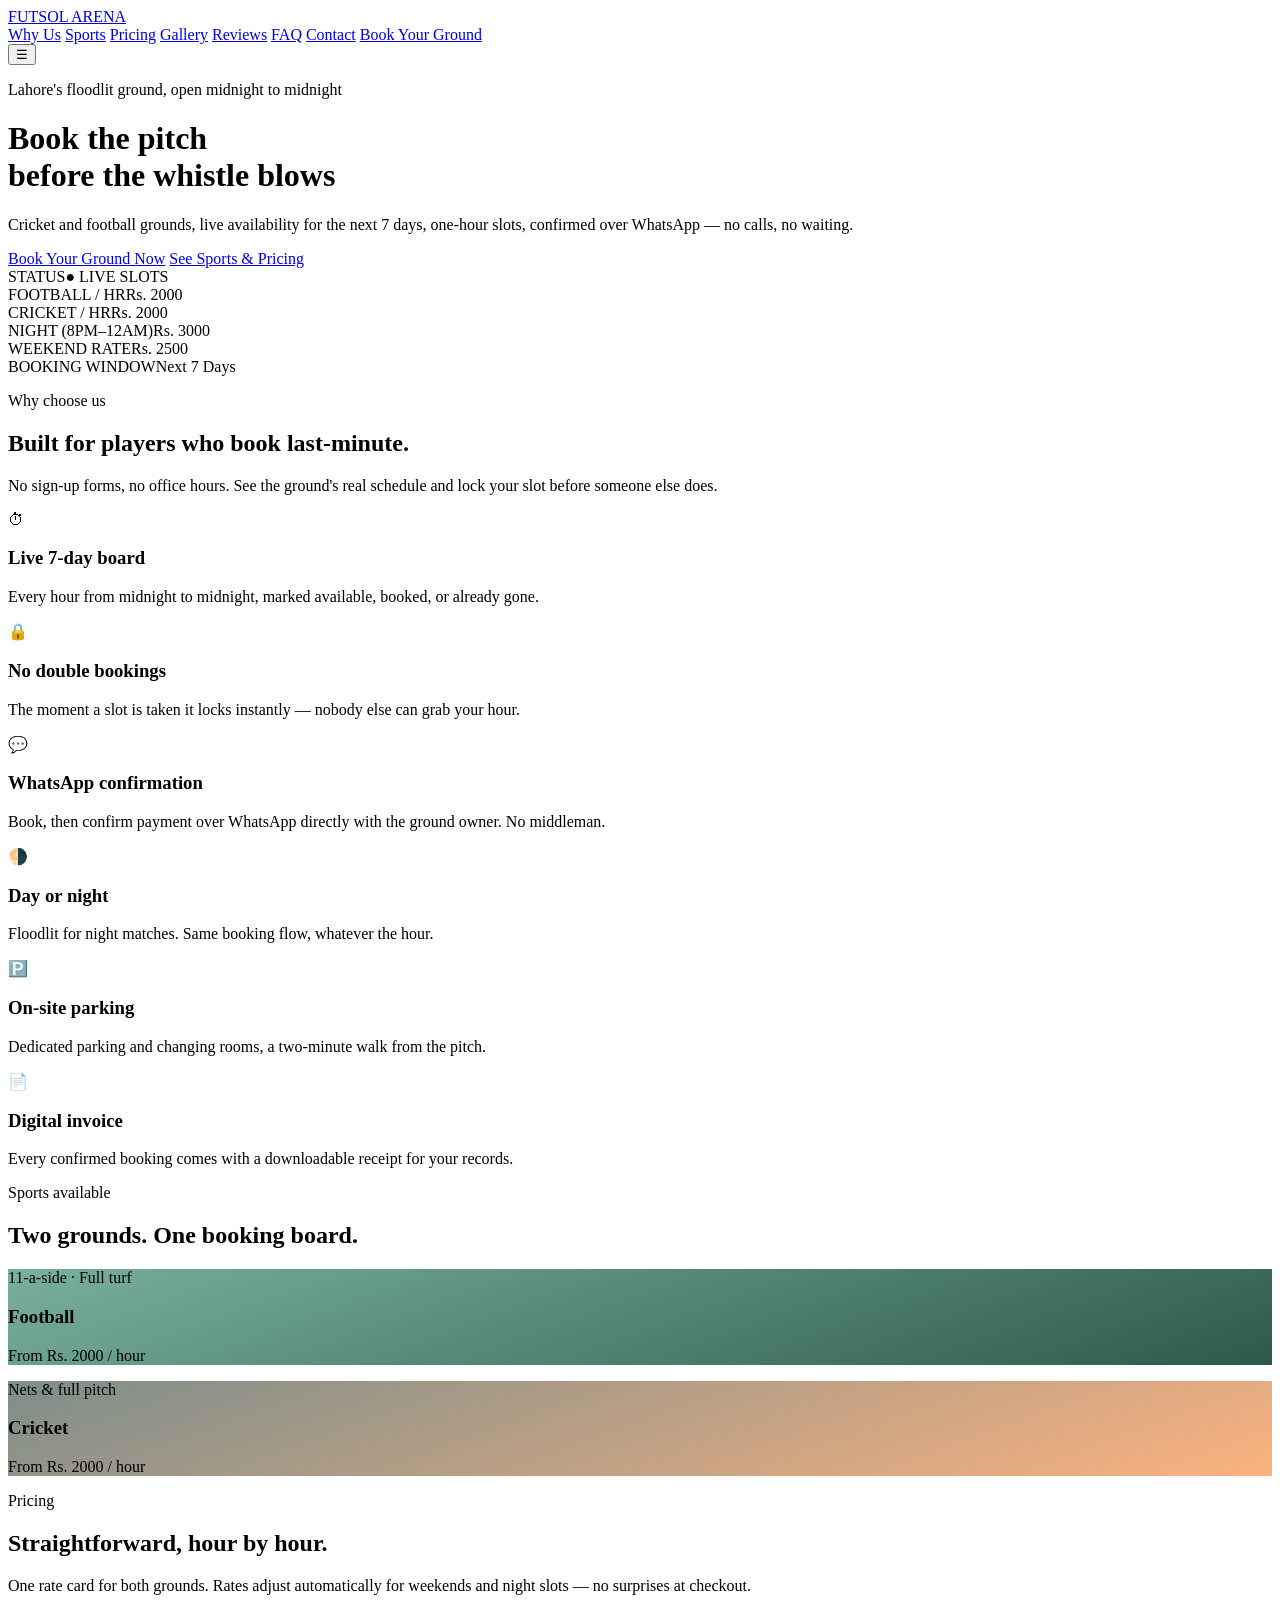
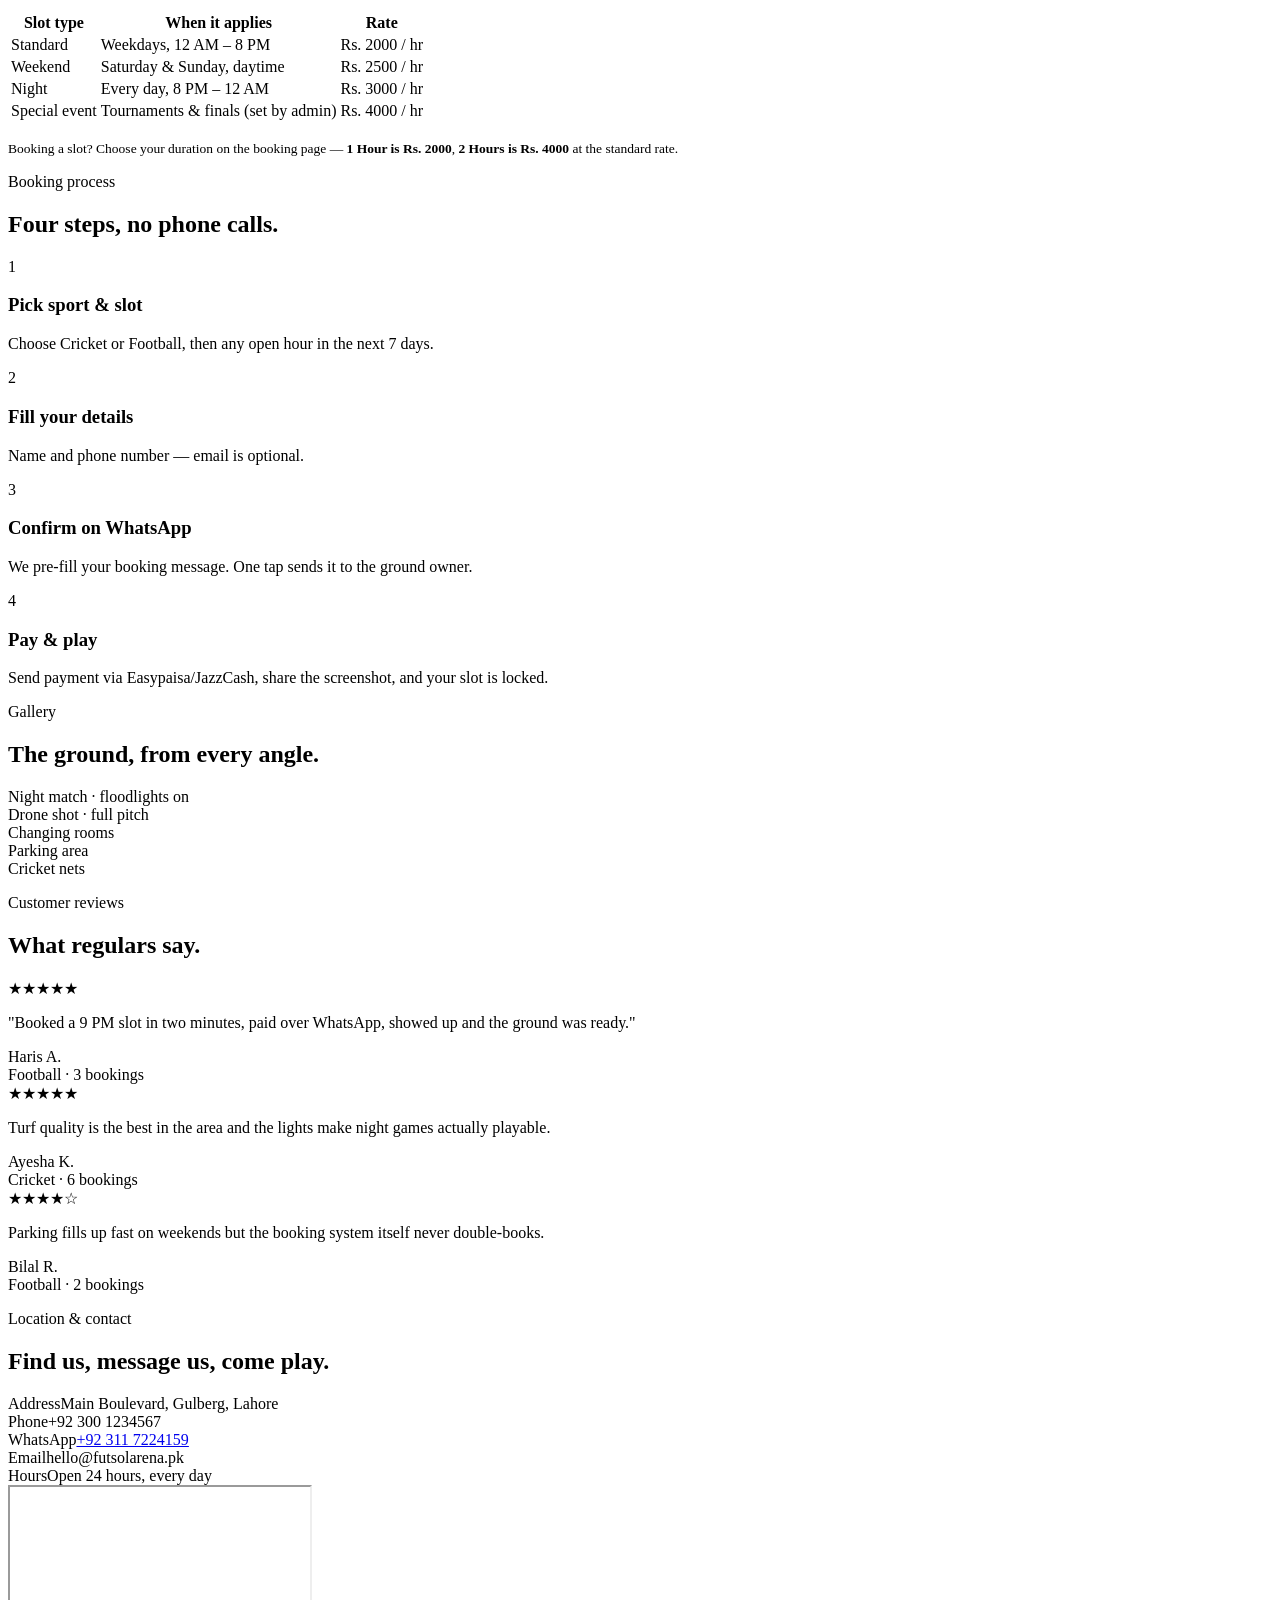
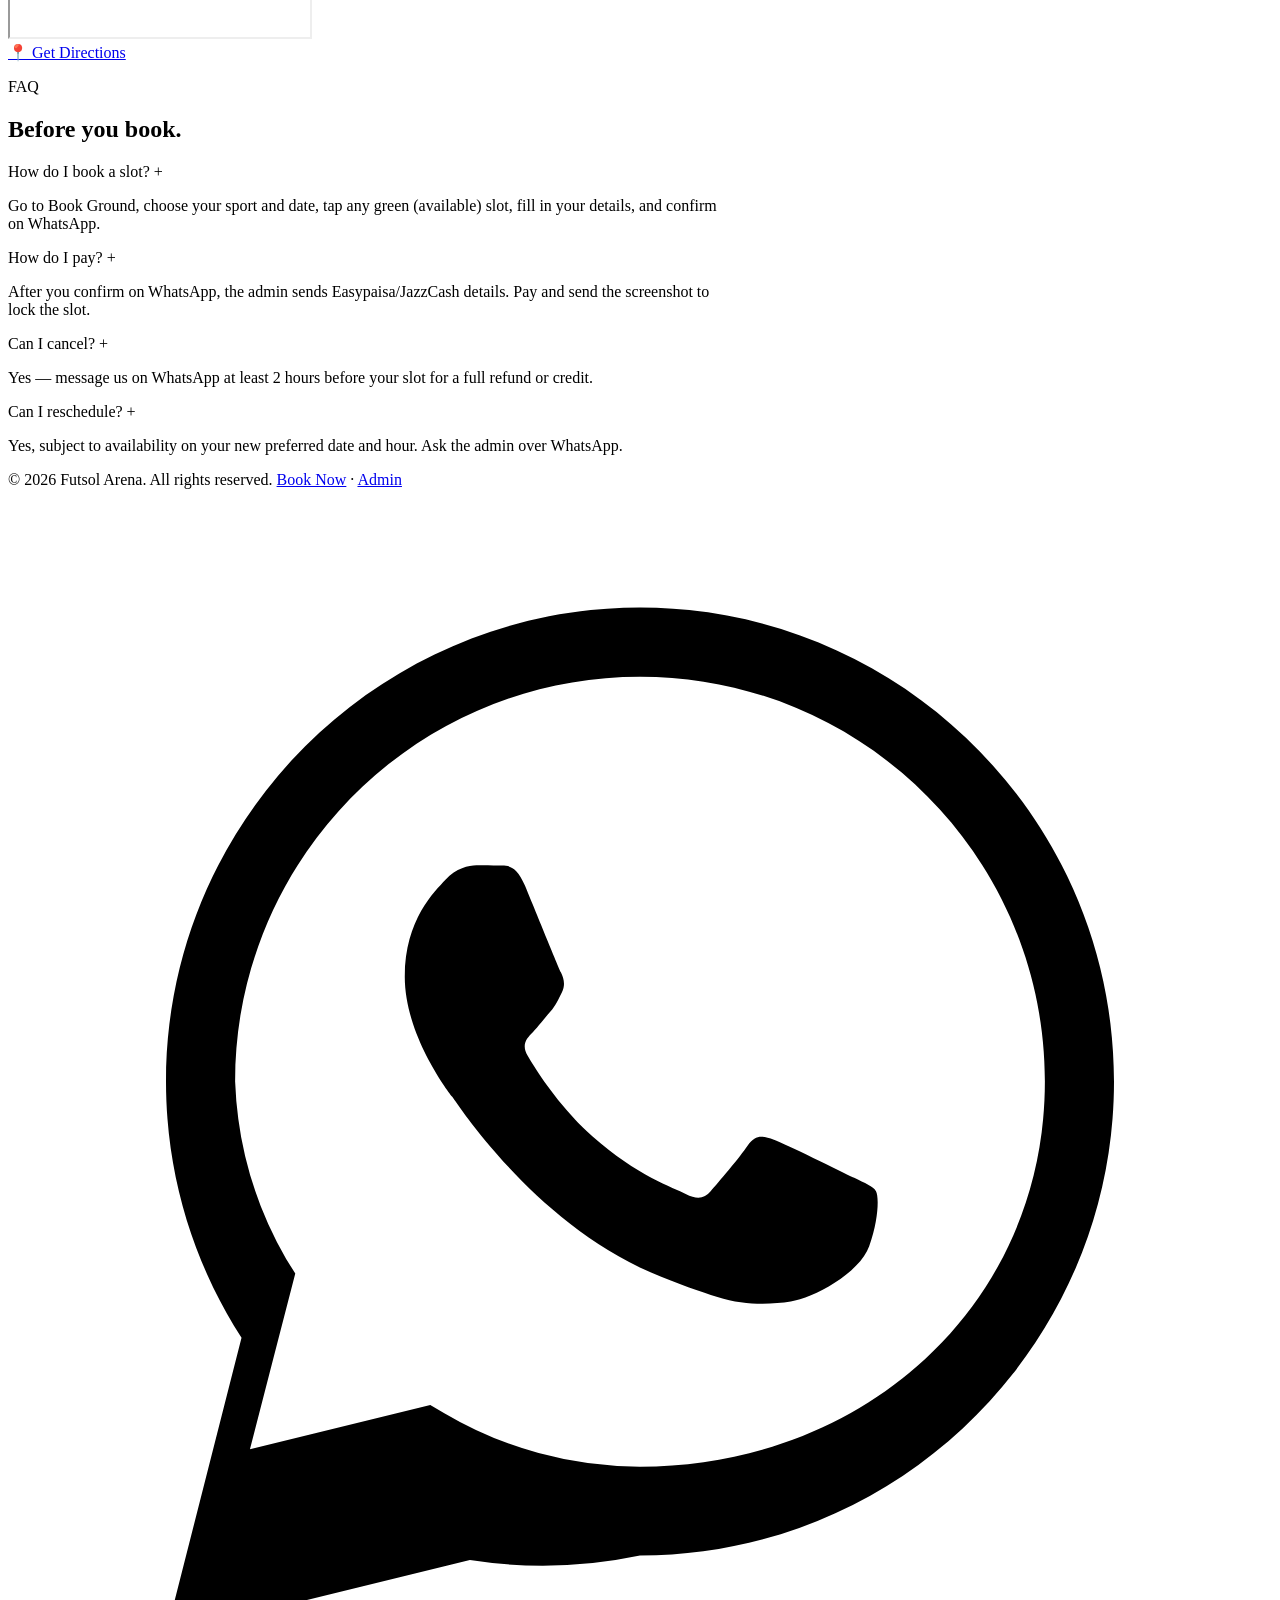
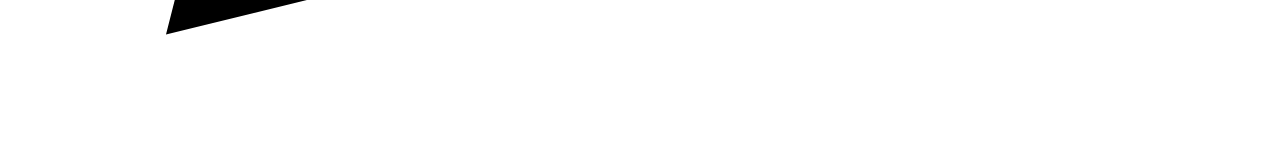
==== index.html @ 21957da4 "Add files via upload" ====
<!DOCTYPE html>
<html lang="en">
<head>
<meta charset="UTF-8">
<meta name="viewport" content="width=device-width, initial-scale=1.0">
<title>Futsol Arena — Book Cricket & Football Grounds</title>
<link rel="stylesheet" href="css/style.css">
</head>
<body>

<nav class="nav">
  <div class="wrap">
    <a href="index.html" class="brand"><span class="dot"></span>FUTSOL ARENA</a>
    <div class="nav-links">
      <a href="#why">Why Us</a>
      <a href="#sports">Sports</a>
      <a href="#pricing">Pricing</a>
      <a href="#gallery">Gallery</a>
      <a href="#reviews">Reviews</a>
      <a href="#faq">FAQ</a>
      <a href="#contact">Contact</a>
      <a href="book.html" class="btn btn-primary">Book Your Ground</a>
    </div>
    <button class="menu-btn">☰</button>
  </div>
</nav>

<header class="hero">
  <div class="floodlight l"></div>
  <div class="floodlight r"></div>
  <div class="wrap hero-inner">
    <div>
      <p class="eyebrow on-dark">Lahore's floodlit ground, open midnight to midnight</p>
      <h1>Book the pitch<br>before the <span class="accent">whistle</span> blows</h1>
      <p class="hero-sub">Cricket and football grounds, live availability for the next 7 days, one-hour slots, confirmed over WhatsApp — no calls, no waiting.</p>
      <div class="hero-cta">
        <a href="book.html" class="btn btn-primary">Book Your Ground Now</a>
        <a href="#sports" class="btn btn-outline">See Sports & Pricing</a>
      </div>
    </div>
    <div class="scoreboard">
      <div class="row"><span class="label">STATUS</span><span class="val live">● LIVE SLOTS</span></div>
      <div class="row"><span class="label">FOOTBALL / HR</span><span class="val">Rs. 2000</span></div>
      <div class="row"><span class="label">CRICKET / HR</span><span class="val">Rs. 2000</span></div>
      <div class="row"><span class="label">NIGHT (8PM–12AM)</span><span class="val hot">Rs. 3000</span></div>
      <div class="row"><span class="label">WEEKEND RATE</span><span class="val hot">Rs. 2500</span></div>
      <div class="row"><span class="label">BOOKING WINDOW</span><span class="val">Next 7 Days</span></div>
    </div>
  </div>
</header>

<section id="why">
  <div class="wrap">
    <div class="section-head">
      <p class="eyebrow">Why choose us</p>
      <h2>Built for players who book last-minute.</h2>
      <p>No sign-up forms, no office hours. See the ground's real schedule and lock your slot before someone else does.</p>
    </div>
    <div class="grid-3">
      <div class="card"><div class="icon">⏱</div><h3>Live 7-day board</h3><p>Every hour from midnight to midnight, marked available, booked, or already gone.</p></div>
      <div class="card"><div class="icon">🔒</div><h3>No double bookings</h3><p>The moment a slot is taken it locks instantly — nobody else can grab your hour.</p></div>
      <div class="card"><div class="icon">💬</div><h3>WhatsApp confirmation</h3><p>Book, then confirm payment over WhatsApp directly with the ground owner. No middleman.</p></div>
      <div class="card"><div class="icon">🌗</div><h3>Day or night</h3><p>Floodlit for night matches. Same booking flow, whatever the hour.</p></div>
      <div class="card"><div class="icon">🅿️</div><h3>On-site parking</h3><p>Dedicated parking and changing rooms, a two-minute walk from the pitch.</p></div>
      <div class="card"><div class="icon">📄</div><h3>Digital invoice</h3><p>Every confirmed booking comes with a downloadable receipt for your records.</p></div>
    </div>
  </div>
</section>

<section id="sports" class="dim">
  <div class="wrap">
    <div class="section-head">
      <p class="eyebrow">Sports available</p>
      <h2>Two grounds. One booking board.</h2>
    </div>
    <div class="grid-2">
      <div class="sport-card football" style="background-image:linear-gradient(160deg,rgba(11,110,79,.55),rgba(8,60,43,.85)),url('https://images.pexels.com/photos/399187/pexels-photo-399187.jpeg?auto=compress&cs=tinysrgb&w=900');">
        <p class="tag">11-a-side · Full turf</p>
        <h3>Football</h3>
        <p class="price">From Rs. 2000 / hour</p>
      </div>
      <div class="sport-card cricket" style="background-image:linear-gradient(160deg,rgba(18,49,43,.55),rgba(249,115,22,.55)),url('https://images.pexels.com/photos/19714741/pexels-photo-19714741.jpeg?auto=compress&cs=tinysrgb&w=900');">
        <p class="tag">Nets & full pitch</p>
        <h3>Cricket</h3>
        <p class="price">From Rs. 2000 / hour</p>
      </div>
    </div>
  </div>
</section>

<section id="pricing">
  <div class="wrap">
    <div class="section-head">
      <p class="eyebrow">Pricing</p>
      <h2>Straightforward, hour by hour.</h2>
      <p>One rate card for both grounds. Rates adjust automatically for weekends and night slots — no surprises at checkout.</p>
    </div>
    <table class="price-table">
      <thead><tr><th>Slot type</th><th>When it applies</th><th>Rate</th></tr></thead>
      <tbody>
        <tr><td>Standard</td><td>Weekdays, 12 AM – 8 PM</td><td class="amt">Rs. 2000 / hr</td></tr>
        <tr><td>Weekend</td><td>Saturday & Sunday, daytime</td><td class="amt">Rs. 2500 / hr</td></tr>
        <tr><td>Night</td><td>Every day, 8 PM – 12 AM</td><td class="amt">Rs. 3000 / hr</td></tr>
        <tr><td>Special event</td><td>Tournaments & finals (set by admin)</td><td class="amt">Rs. 4000 / hr</td></tr>
      </tbody>
    </table>
    <p style="margin-top:18px;font-family:var(--mono);font-size:13.5px;">Booking a slot? Choose your duration on the booking page — <strong>1 Hour is Rs. 2000</strong>, <strong>2 Hours is Rs. 4000</strong> at the standard rate.</p>
  </div>
</section>

<section class="dim">
  <div class="wrap">
    <div class="section-head">
      <p class="eyebrow">Booking process</p>
      <h2>Four steps, no phone calls.</h2>
    </div>
    <div class="timeline">
      <div class="tl-step"><span class="tl-num">1</span><h3>Pick sport & slot</h3><p>Choose Cricket or Football, then any open hour in the next 7 days.</p></div>
      <div class="tl-step"><span class="tl-num">2</span><h3>Fill your details</h3><p>Name and phone number — email is optional.</p></div>
      <div class="tl-step"><span class="tl-num">3</span><h3>Confirm on WhatsApp</h3><p>We pre-fill your booking message. One tap sends it to the ground owner.</p></div>
      <div class="tl-step"><span class="tl-num">4</span><h3>Pay & play</h3><p>Send payment via Easypaisa/JazzCash, share the screenshot, and your slot is locked.</p></div>
    </div>
  </div>
</section>

<section id="gallery">
  <div class="wrap">
    <div class="section-head">
      <p class="eyebrow">Gallery</p>
      <h2>The ground, from every angle.</h2>
    </div>
    <div class="gallery-grid">
      <div class="gallery-tile g1" style="background-image:url('https://images.pexels.com/photos/399187/pexels-photo-399187.jpeg?auto=compress&cs=tinysrgb&w=900');"><span>Night match · floodlights on</span></div>
      <div class="gallery-tile" style="background-image:url('https://images.pexels.com/photos/13830814/pexels-photo-13830814.jpeg?auto=compress&cs=tinysrgb&w=900');"><span>Drone shot · full pitch</span></div>
      <div class="gallery-tile"><span>Changing rooms</span></div>
      <div class="gallery-tile"><span>Parking area</span></div>
      <div class="gallery-tile" style="background-image:url('https://images.pexels.com/photos/36676877/pexels-photo-36676877.jpeg?auto=compress&cs=tinysrgb&w=900');"><span>Cricket nets</span></div>
    </div>
  </div>
</section>

<section id="reviews" class="dim">
  <div class="wrap">
    <div class="section-head">
      <p class="eyebrow">Customer reviews</p>
      <h2>What regulars say.</h2>
    </div>
    <div class="grid-3">
      <div class="review-card"><div class="stars">★★★★★</div><p>"Booked a 9 PM slot in two minutes, paid over WhatsApp, showed up and the ground was ready."</p><div class="review-name">Haris A.</div><div class="review-meta">Football · 3 bookings</div></div>
      <div class="review-card"><div class="stars">★★★★★</div><p>Turf quality is the best in the area and the lights make night games actually playable.</p><div class="review-name">Ayesha K.</div><div class="review-meta">Cricket · 6 bookings</div></div>
      <div class="review-card"><div class="stars">★★★★☆</div><p>Parking fills up fast on weekends but the booking system itself never double-books.</p><div class="review-name">Bilal R.</div><div class="review-meta">Football · 2 bookings</div></div>
    </div>
  </div>
</section>

<section id="contact">
  <div class="wrap">
    <div class="section-head">
      <p class="eyebrow">Location & contact</p>
      <h2>Find us, message us, come play.</h2>
    </div>
    <div class="contact-grid">
      <div>
        <div class="contact-row"><span class="k">Address</span><span>Main Boulevard, Gulberg, Lahore</span></div>
        <div class="contact-row"><span class="k">Phone</span><span>+92 300 1234567</span></div>
        <div class="contact-row"><span class="k">WhatsApp</span><span><a href="https://wa.me/923117224159">+92 311 7224159</a></span></div>
        <div class="contact-row"><span class="k">Email</span><span>hello@futsolarena.pk</span></div>
        <div class="contact-row"><span class="k">Hours</span><span>Open 24 hours, every day</span></div>
      </div>
      <div class="map-box">
        <div class="map-frame">
          <iframe src="https://www.google.com/maps?q=Main+Boulevard,+Gulberg,+Lahore,+Pakistan&output=embed" loading="lazy" referrerpolicy="no-referrer-when-downgrade" allowfullscreen title="Futsol Arena location map"></iframe>
        </div>
        <a href="https://maps.app.goo.gl/7sEo5Knkwvp1QW538?g_st=ic" target="_blank" rel="noopener" class="btn btn-primary map-directions">📍 Get Directions</a>
      </div>
    </div>
  </div>
</section>

<section id="faq" class="dim">
  <div class="wrap">
    <div class="section-head">
      <p class="eyebrow">FAQ</p>
      <h2>Before you book.</h2>
    </div>
    <div style="max-width:720px">
      <div class="faq-item open">
        <div class="faq-q">How do I book a slot? <span class="plus">+</span></div>
        <div class="faq-a"><p>Go to Book Ground, choose your sport and date, tap any green (available) slot, fill in your details, and confirm on WhatsApp.</p></div>
      </div>
      <div class="faq-item">
        <div class="faq-q">How do I pay? <span class="plus">+</span></div>
        <div class="faq-a"><p>After you confirm on WhatsApp, the admin sends Easypaisa/JazzCash details. Pay and send the screenshot to lock the slot.</p></div>
      </div>
      <div class="faq-item">
        <div class="faq-q">Can I cancel? <span class="plus">+</span></div>
        <div class="faq-a"><p>Yes — message us on WhatsApp at least 2 hours before your slot for a full refund or credit.</p></div>
      </div>
      <div class="faq-item">
        <div class="faq-q">Can I reschedule? <span class="plus">+</span></div>
        <div class="faq-a"><p>Yes, subject to availability on your new preferred date and hour. Ask the admin over WhatsApp.</p></div>
      </div>
    </div>
  </div>
</section>

<footer>
  <div class="wrap">
    <span>© 2026 Futsol Arena. All rights reserved.</span>
    <span><a href="book.html">Book Now</a> · <a href="admin.html">Admin</a></span>
  </div>
</footer>

<a class="whatsapp-fab" href="https://wa.me/923117224159?text=Hello%2C%20I%27d%20like%20to%20know%20more%20about%20booking%20a%20ground%20at%20Futsol%20Arena." target="_blank" rel="noopener" aria-label="Chat with us on WhatsApp">
  <svg viewBox="0 0 32 32" xmlns="http://www.w3.org/2000/svg"><path d="M16.001 3C9.383 3 4 8.383 4 15.001c0 2.386.703 4.61 1.912 6.484L4 29l7.694-1.885A11.94 11.94 0 0 0 16 27c6.618 0 12-5.383 12-12.001C28 8.383 22.619 3 16.001 3zm0 21.75a9.72 9.72 0 0 1-4.955-1.352l-.355-.21-4.566 1.119 1.148-4.449-.231-.365A9.716 9.716 0 0 1 5.75 15C5.75 9.34 10.34 4.75 16 4.75S26.25 9.34 26.25 15 21.66 24.75 16.001 24.75zm5.4-7.32c-.294-.147-1.74-.858-2.01-.956-.27-.098-.467-.147-.664.147-.196.294-.76.956-.933 1.152-.171.196-.343.221-.637.074-.294-.147-1.241-.457-2.364-1.458-.874-.78-1.464-1.744-1.636-2.038-.171-.294-.018-.453.129-.6.132-.132.294-.343.441-.514.147-.171.196-.294.294-.49.098-.196.049-.368-.024-.514-.074-.147-.664-1.6-.91-2.192-.24-.577-.484-.499-.664-.508-.171-.008-.368-.01-.564-.01-.196 0-.514.074-.784.368-.27.294-1.03 1.006-1.03 2.454 0 1.448 1.055 2.847 1.202 3.043.147.196 2.077 3.172 5.033 4.447.703.303 1.252.484 1.68.62.706.225 1.348.193 1.856.117.566-.084 1.74-.711 1.986-1.398.246-.687.246-1.276.172-1.398-.073-.123-.27-.196-.564-.343z"/></svg>
</a>

<script>
document.querySelectorAll('.faq-q').forEach(q=>{
  q.addEventListener('click', ()=> q.parentElement.classList.toggle('open'));
});

const menuBtn = document.querySelector('.menu-btn');
const navLinks = document.querySelector('.nav-links');
if(menuBtn && navLinks){
  menuBtn.addEventListener('click', ()=> navLinks.classList.toggle('mobile-open'));
  navLinks.querySelectorAll('a').forEach(a=>{
    a.addEventListener('click', ()=> navLinks.classList.remove('mobile-open'));
  });
}
</script>
</body>
</html>
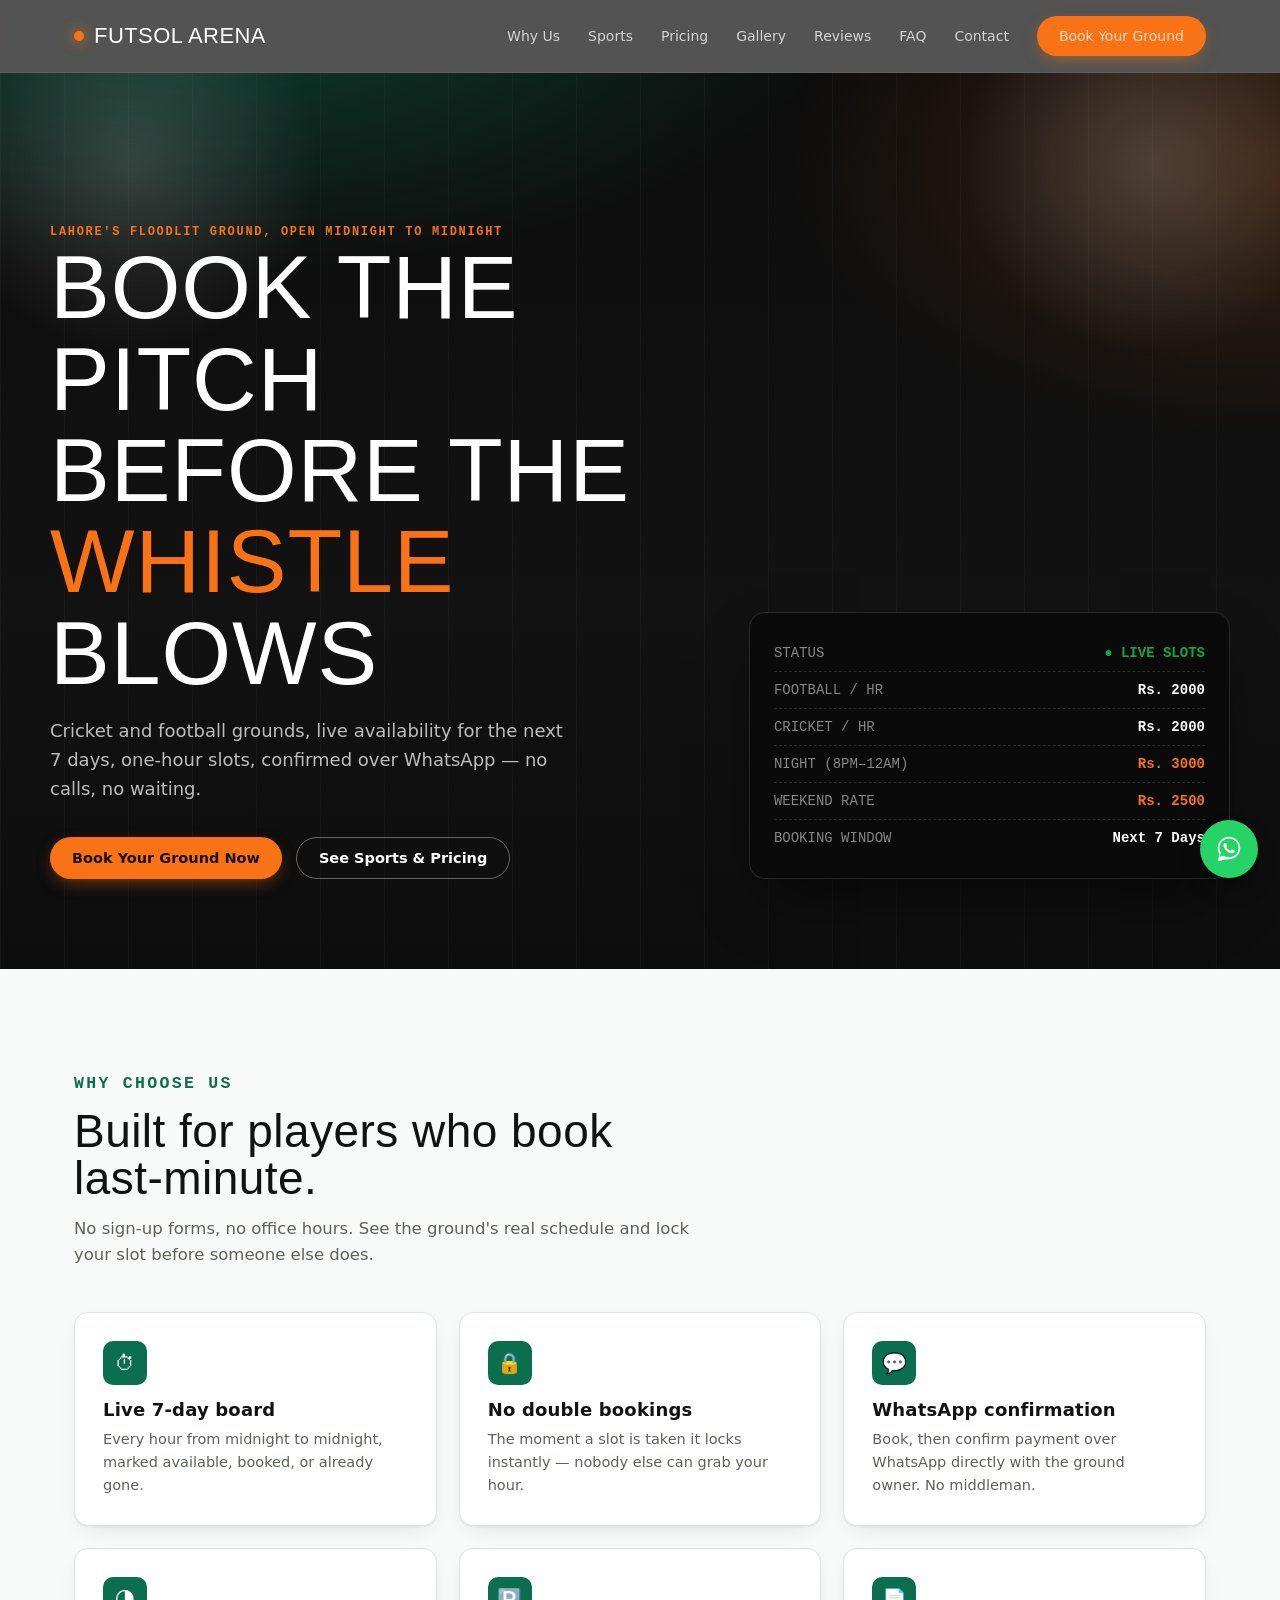
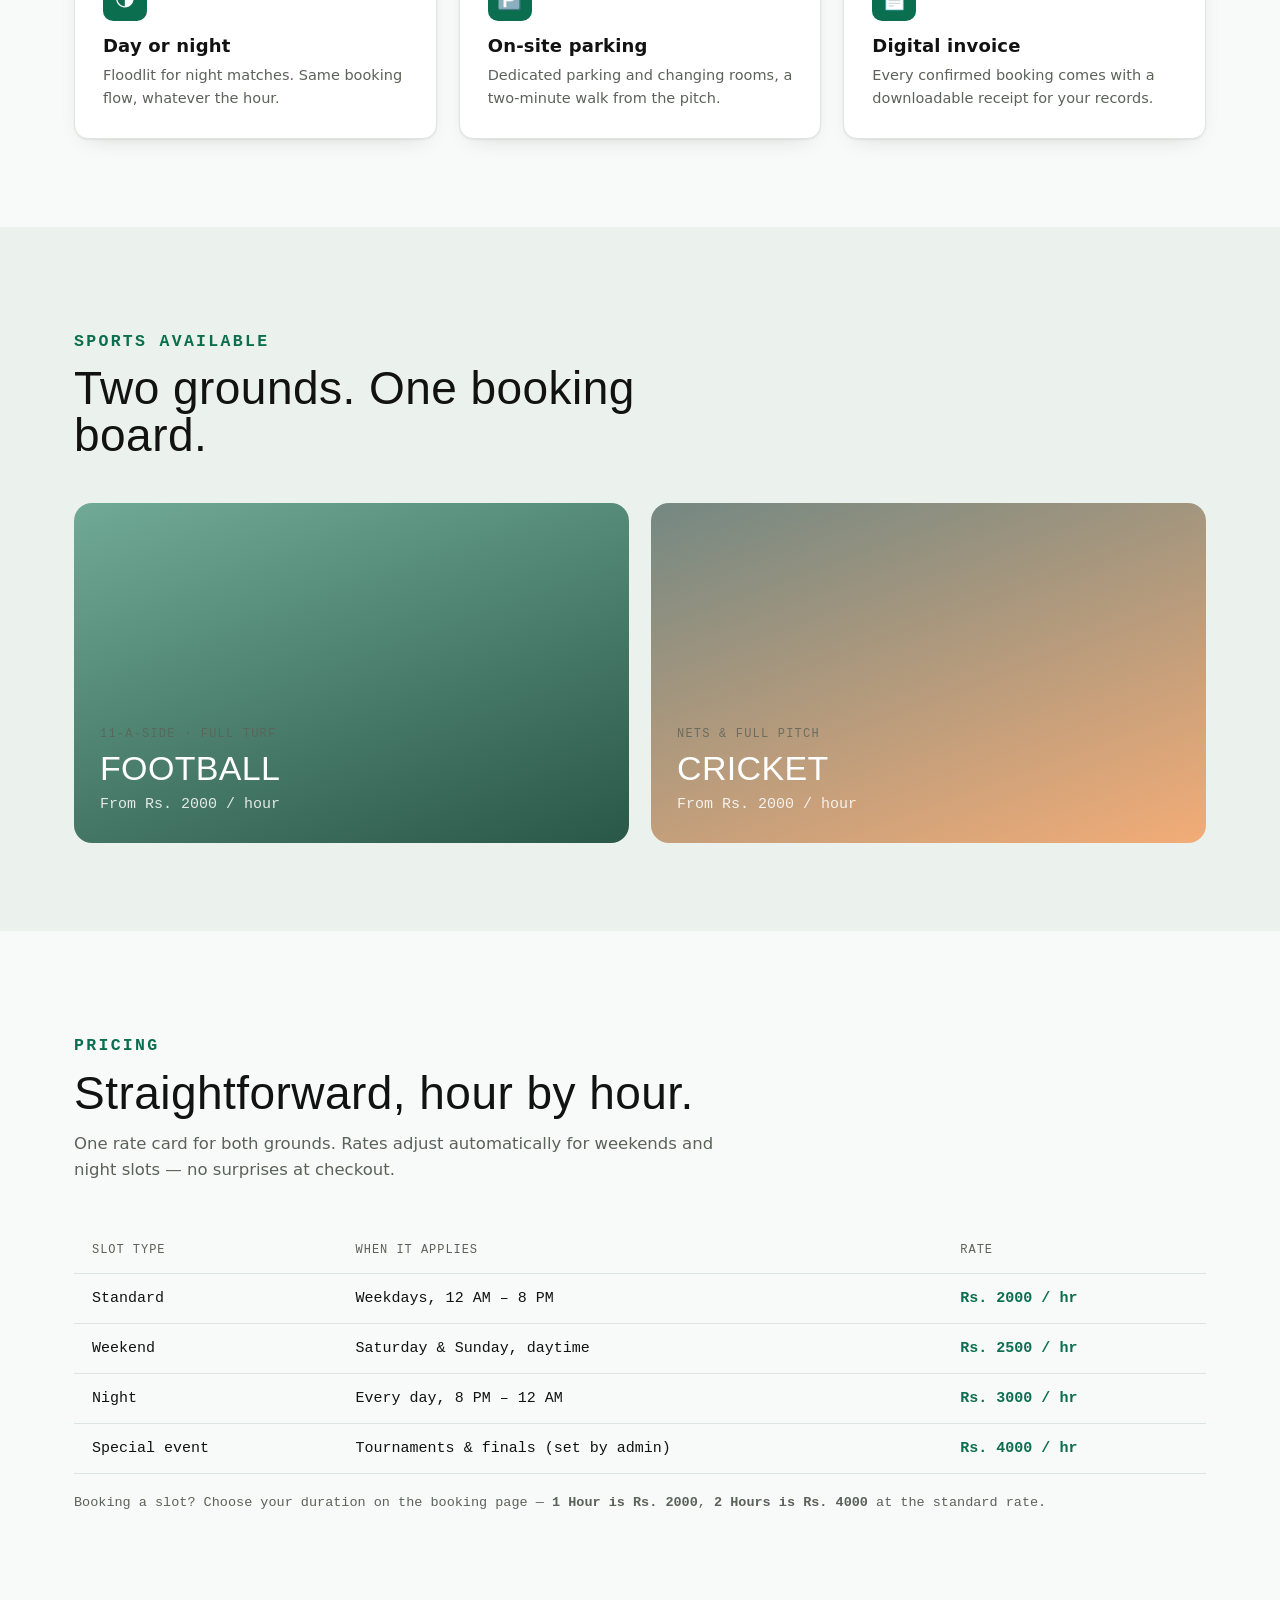
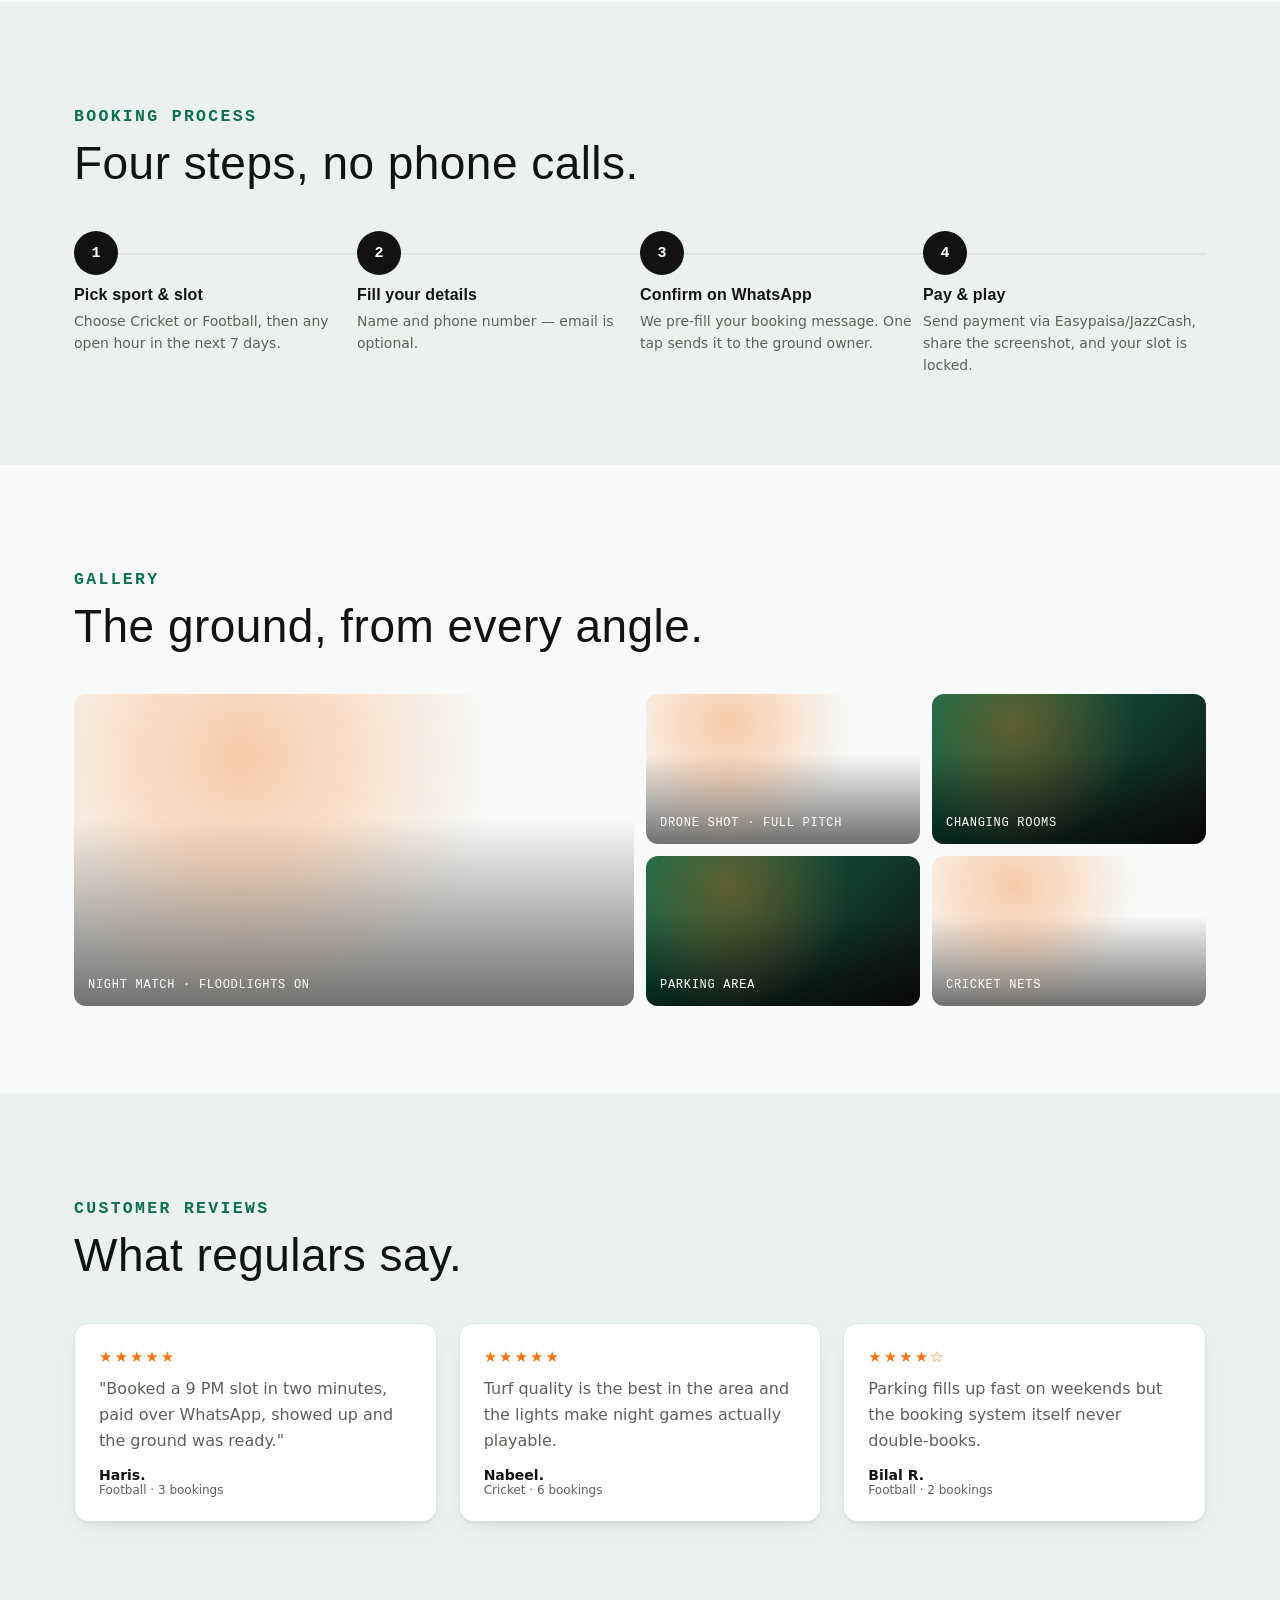
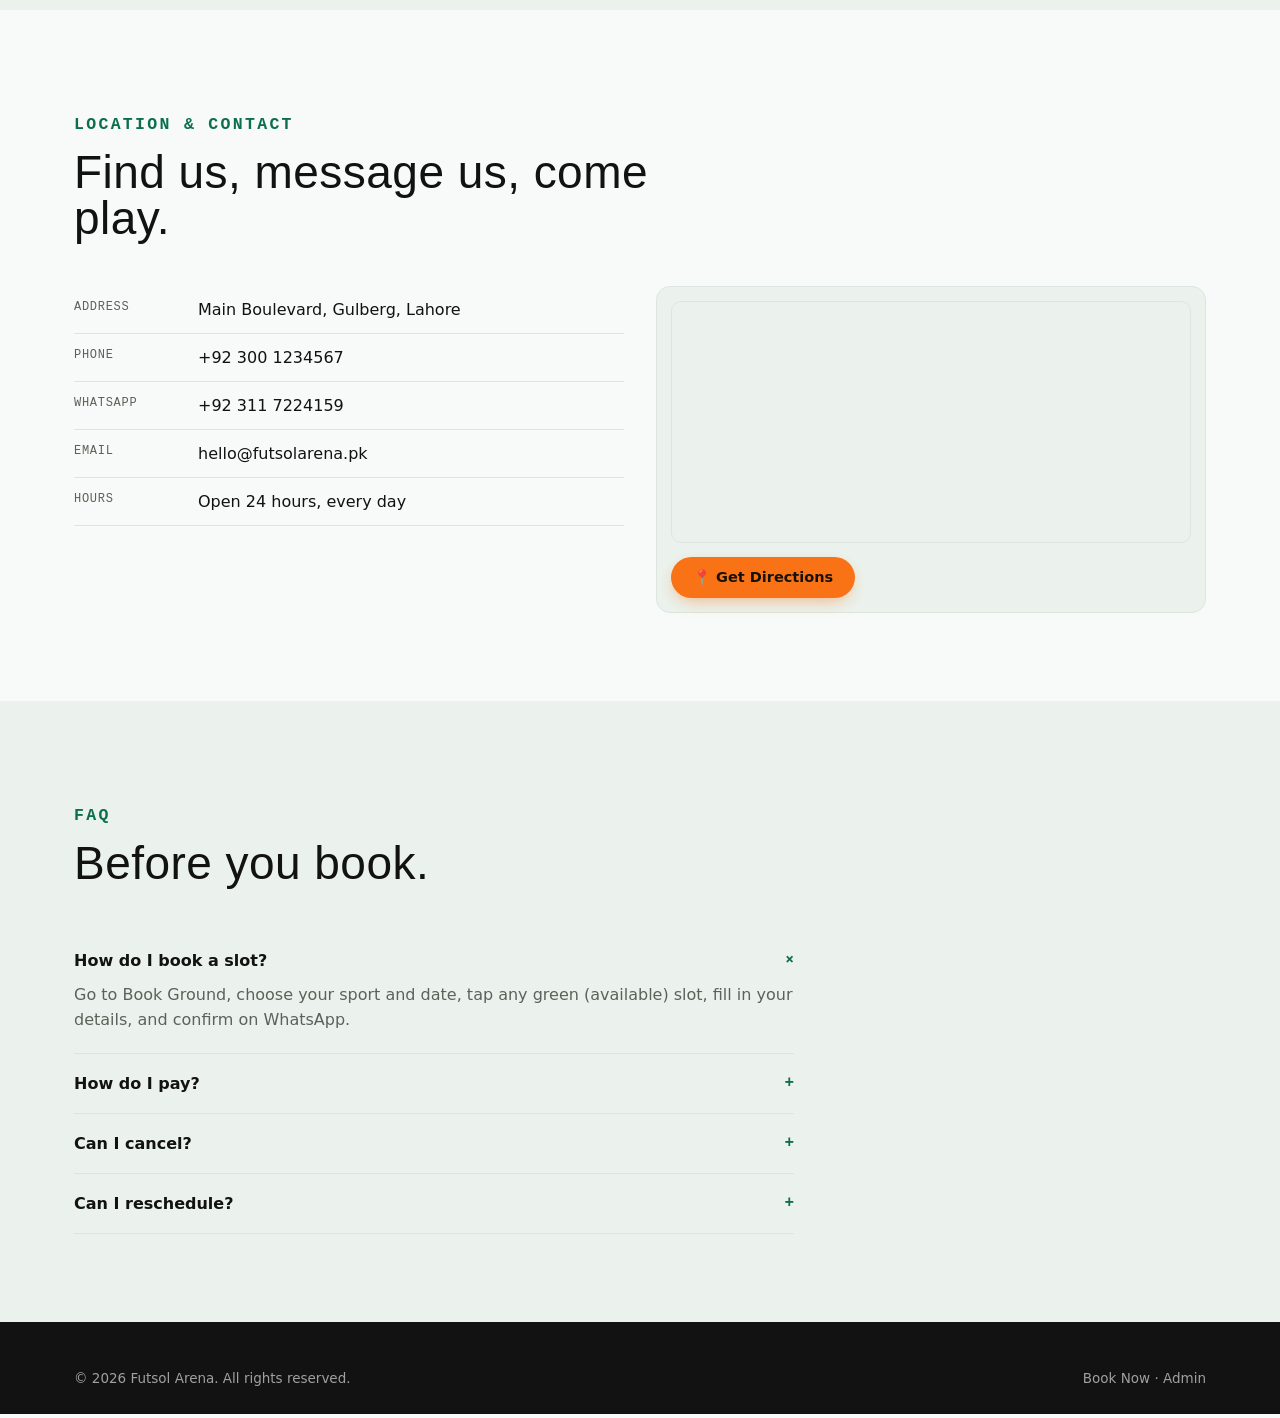
==== commit 3e0eea97: "Update index.html" ====
--- a/index.html
+++ b/index.html
@@ -146,8 +146,8 @@
       <h2>What regulars say.</h2>
     </div>
     <div class="grid-3">
-      <div class="review-card"><div class="stars">★★★★★</div><p>"Booked a 9 PM slot in two minutes, paid over WhatsApp, showed up and the ground was ready."</p><div class="review-name">Haris A.</div><div class="review-meta">Football · 3 bookings</div></div>
-      <div class="review-card"><div class="stars">★★★★★</div><p>Turf quality is the best in the area and the lights make night games actually playable.</p><div class="review-name">Ayesha K.</div><div class="review-meta">Cricket · 6 bookings</div></div>
+      <div class="review-card"><div class="stars">★★★★★</div><p>"Booked a 9 PM slot in two minutes, paid over WhatsApp, showed up and the ground was ready."</p><div class="review-name">Haris.</div><div class="review-meta">Football · 3 bookings</div></div>
+      <div class="review-card"><div class="stars">★★★★★</div><p>Turf quality is the best in the area and the lights make night games actually playable.</p><div class="review-name">Nabeel.</div><div class="review-meta">Cricket · 6 bookings</div></div>
       <div class="review-card"><div class="stars">★★★★☆</div><p>Parking fills up fast on weekends but the booking system itself never double-books.</p><div class="review-name">Bilal R.</div><div class="review-meta">Football · 2 bookings</div></div>
     </div>
   </div>
--- a/css/style.css
+++ b/css/style.css
@@ -0,0 +1,343 @@
+/* ============================================================
+   FUTSOL ARENA — design tokens
+   Concept: night-match scoreboard. Slots read like a stadium
+   schedule board; monospace numerals = the scoreboard clock;
+   condensed display face = the tannoy announcer voice.
+   ============================================================ */
+
+@import url('https://fonts.googleapis.com/css2?family=Anton&family=Space+Grotesk:wght@400;500;600;700&family=JetBrains+Mono:wght@400;500;700&display=swap');
+
+:root{
+  --pitch-green:#0B6E4F;
+  --pitch-green-dark:#084d38;
+  --night-black:#121212;
+  --floodlight-orange:#F97316;
+  --paper:#F7FAF8;
+  --paper-dim:#EBF2ED;
+  --line:#DCE6DE;
+  --ink:#121212;
+  --ink-soft:#5B6259;
+
+  --status-available:#16A34A;
+  --status-available-bg:#E9F8EE;
+  --status-booked:#DC2626;
+  --status-booked-bg:#FDECEC;
+  --status-pending:#F59E0B;
+  --status-pending-bg:#FEF6E7;
+  --status-past:#9CA3AF;
+  --status-past-bg:#F2F2F1;
+
+  --display:'Anton', 'Impact', sans-serif;
+  --body:'Space Grotesk', system-ui, sans-serif;
+  --mono:'JetBrains Mono', ui-monospace, monospace;
+
+  --radius:14px;
+  --shadow-card: 0 1px 2px rgba(18,18,18,.06), 0 8px 24px -12px rgba(18,18,18,.18);
+}
+
+*{box-sizing:border-box;}
+html{scroll-behavior:smooth;}
+body{
+  margin:0;
+  font-family:var(--body);
+  color:var(--ink);
+  background:var(--paper);
+  -webkit-font-smoothing:antialiased;
+}
+img{max-width:100%;display:block;}
+a{color:inherit;text-decoration:none;}
+button{font-family:inherit;cursor:pointer;}
+:focus-visible{outline:3px solid var(--floodlight-orange);outline-offset:2px;}
+
+.wrap{max-width:1180px;margin:0 auto;padding:0 24px;}
+.eyebrow{
+  font-family:var(--mono);
+  font-size:12px;
+  letter-spacing:.14em;
+  text-transform:uppercase;
+  color:var(--pitch-green);
+  font-weight:700;
+}
+.eyebrow.on-dark{color:var(--floodlight-orange);}
+h1,h2,h3{font-family:var(--display);font-weight:400;letter-spacing:.01em;line-height:1.02;margin:0;}
+h2{font-size:clamp(30px,4vw,46px);}
+p{line-height:1.6;color:var(--ink-soft);margin:0;}
+
+/* ---------- Nav ---------- */
+.nav{
+  position:sticky;top:0;z-index:50;
+  background:rgba(18,18,18,.72);
+  backdrop-filter:blur(10px);
+  border-bottom:1px solid rgba(255,255,255,.08);
+}
+.nav .wrap{display:flex;align-items:center;justify-content:space-between;height:72px;}
+.brand{display:flex;align-items:center;gap:10px;font-family:var(--display);color:#fff;font-size:22px;letter-spacing:.02em;}
+.brand .dot{width:10px;height:10px;border-radius:50%;background:var(--floodlight-orange);box-shadow:0 0 14px var(--floodlight-orange);}
+.nav-links{display:flex;gap:28px;align-items:center;}
+.nav-links a{color:rgba(255,255,255,.75);font-size:14px;font-weight:500;transition:color .15s;}
+.nav-links a:hover{color:#fff;}
+.btn{
+  display:inline-flex;align-items:center;gap:8px;
+  padding:12px 22px;border-radius:999px;border:none;
+  font-weight:600;font-size:14.5px;
+  transition:transform .15s ease, box-shadow .15s ease;
+}
+.btn:hover{transform:translateY(-1px);}
+.btn-primary{background:var(--floodlight-orange);color:#181206;box-shadow:0 6px 18px -6px rgba(249,115,22,.6);}
+.btn-primary:hover{box-shadow:0 10px 24px -6px rgba(249,115,22,.75);}
+.btn-outline{background:transparent;border:1.5px solid rgba(255,255,255,.35);color:#fff;}
+.btn-dark{background:var(--night-black);color:#fff;}
+.btn-ghost{background:var(--paper-dim);color:var(--ink);}
+.menu-btn{display:none;background:none;border:none;color:#fff;font-size:24px;}
+
+/* ---------- Hero ---------- */
+.hero{
+  position:relative;min-height:92vh;display:flex;align-items:center;
+  background:
+    radial-gradient(1100px 480px at 15% -10%, rgba(11,110,79,.55), transparent 60%),
+    radial-gradient(900px 500px at 100% 10%, rgba(249,115,22,.18), transparent 55%),
+    linear-gradient(180deg,#0d0d0d 0%, #121212 60%, #0d0d0d 100%);
+  overflow:hidden;
+  color:#fff;
+}
+.hero::before{
+  content:"";position:absolute;inset:0;
+  background-image:
+    repeating-linear-gradient(90deg, rgba(255,255,255,.035) 0 1px, transparent 1px 64px);
+  pointer-events:none;
+}
+.floodlight{position:absolute;top:-120px;width:420px;height:420px;border-radius:50%;
+  background:radial-gradient(circle, rgba(255,255,255,.16), transparent 65%);
+  filter:blur(4px);animation:pulse 5s ease-in-out infinite;}
+.floodlight.l{left:-80px;}
+.floodlight.r{right:-80px;animation-delay:1.4s;}
+@keyframes pulse{0%,100%{opacity:.55;}50%{opacity:1;}}
+@media (prefers-reduced-motion: reduce){.floodlight{animation:none;}}
+
+.hero-inner{position:relative;z-index:2;padding:150px 0 90px;display:grid;grid-template-columns:1.15fr .85fr;gap:48px;align-items:end;}
+.hero h1{font-size:clamp(46px,7vw,92px);text-transform:uppercase;}
+.hero h1 .accent{color:var(--floodlight-orange);}
+.hero-sub{margin-top:18px;font-size:18px;color:rgba(255,255,255,.72);max-width:520px;}
+.hero-cta{margin-top:34px;display:flex;gap:14px;flex-wrap:wrap;}
+
+.scoreboard{
+  background:#0a0a0a;border:1px solid rgba(255,255,255,.12);border-radius:16px;
+  padding:22px 24px;font-family:var(--mono);box-shadow:0 30px 60px -20px rgba(0,0,0,.6);
+}
+.scoreboard .row{display:flex;justify-content:space-between;padding:10px 0;border-bottom:1px dashed rgba(255,255,255,.12);font-size:14px;}
+.scoreboard .row:last-child{border-bottom:none;}
+.scoreboard .label{color:rgba(255,255,255,.5);}
+.scoreboard .val{color:#fff;font-weight:700;}
+.scoreboard .val.live{color:var(--status-available);}
+.scoreboard .val.hot{color:var(--floodlight-orange);}
+
+/* ---------- Sections ---------- */
+section{padding:88px 0;}
+section.dim{background:var(--paper-dim);}
+.section-head{max-width:640px;margin-bottom:44px;}
+.section-head h2{margin-top:10px;}
+.section-head p{margin-top:14px;font-size:16.5px;}
+
+.grid-3{display:grid;grid-template-columns:repeat(3,1fr);gap:22px;}
+.grid-2{display:grid;grid-template-columns:repeat(2,1fr);gap:22px;}
+.card{
+  background:#fff;border:1px solid var(--line);border-radius:var(--radius);
+  padding:28px;box-shadow:var(--shadow-card);
+}
+.card .icon{width:44px;height:44px;border-radius:10px;background:var(--pitch-green);color:#fff;
+  display:flex;align-items:center;justify-content:center;font-size:20px;margin-bottom:16px;}
+.card h3{font-family:var(--body);font-weight:700;font-size:18px;margin-bottom:8px;}
+.card p{font-size:14.5px;}
+
+/* Sports pills */
+.sport-card{position:relative;border-radius:18px;overflow:hidden;height:340px;color:#fff;background-size:cover;background-position:center;background-repeat:no-repeat;
+  display:flex;flex-direction:column;justify-content:flex-end;padding:26px;}
+.sport-card.football{background:linear-gradient(160deg,#0B6E4F,#083c2b);}
+.sport-card.cricket{background:linear-gradient(160deg,#12312b,#F97316 130%);}
+.sport-card .tag{font-family:var(--mono);font-size:12px;letter-spacing:.1em;text-transform:uppercase;opacity:.8;margin-bottom:6px;}
+.sport-card h3{font-family:var(--display);font-size:34px;text-transform:uppercase;}
+.sport-card .price{font-family:var(--mono);font-size:15px;margin-top:8px;color:rgba(255,255,255,.85);}
+
+/* Pricing */
+.price-table{width:100%;border-collapse:collapse;font-family:var(--mono);font-size:15px;}
+.price-table th,.price-table td{padding:16px 18px;text-align:left;border-bottom:1px solid var(--line);}
+.price-table th{color:var(--ink-soft);font-weight:500;text-transform:uppercase;font-size:12px;letter-spacing:.08em;}
+.price-table td.amt{font-weight:700;color:var(--pitch-green);}
+
+/* Process timeline */
+.timeline{display:grid;grid-template-columns:repeat(4,1fr);gap:0;position:relative;}
+.timeline::before{content:"";position:absolute;top:22px;left:0;right:0;height:2px;background:var(--line);}
+.tl-step{position:relative;padding-top:56px;}
+.tl-num{position:absolute;top:0;left:0;width:44px;height:44px;border-radius:50%;background:var(--night-black);
+  color:#fff;font-family:var(--mono);font-weight:700;display:flex;align-items:center;justify-content:center;font-size:15px;}
+.tl-step h3{font-size:16px;font-weight:700;margin-bottom:6px;}
+.tl-step p{font-size:14px;}
+
+/* Gallery */
+.gallery-grid{display:grid;grid-template-columns:repeat(4,1fr);grid-auto-rows:150px;gap:12px;}
+.gallery-grid .g1{grid-column:span 2;grid-row:span 2;}
+.gallery-tile{border-radius:12px;background:linear-gradient(135deg,var(--pitch-green),var(--night-black));
+  background-size:cover;background-position:center;background-repeat:no-repeat;
+  display:flex;align-items:flex-end;padding:14px;color:#fff;font-family:var(--mono);font-size:12px;
+  text-transform:uppercase;letter-spacing:.06em;position:relative;overflow:hidden;}
+.gallery-tile::before{content:"";position:absolute;inset:0;background:linear-gradient(0deg, rgba(0,0,0,.55), transparent 60%);z-index:0;}
+.gallery-tile span{position:relative;z-index:1;}
+.gallery-tile::after{content:"";position:absolute;inset:0;background:radial-gradient(circle at 30% 20%, rgba(249,115,22,.35), transparent 55%);}
+
+/* Reviews */
+.review-card{background:#fff;border:1px solid var(--line);border-radius:var(--radius);padding:24px;box-shadow:var(--shadow-card);}
+.stars{color:var(--floodlight-orange);letter-spacing:2px;margin-bottom:10px;font-size:15px;}
+.review-name{font-weight:700;font-size:14px;margin-top:14px;}
+.review-meta{font-size:12px;color:var(--ink-soft);}
+
+/* FAQ */
+.faq-item{border-bottom:1px solid var(--line);padding:20px 0;}
+.faq-q{display:flex;justify-content:space-between;align-items:center;font-weight:700;font-size:16px;cursor:pointer;}
+.faq-a{max-height:0;overflow:hidden;transition:max-height .25s ease;}
+.faq-item.open .faq-a{max-height:200px;padding-top:12px;}
+.faq-q .plus{transition:transform .2s ease;font-family:var(--mono);color:var(--pitch-green);}
+.faq-item.open .plus{transform:rotate(45deg);}
+
+/* Contact */
+.contact-grid{display:grid;grid-template-columns:1fr 1fr;gap:32px;}
+.map-box{border-radius:var(--radius);background:var(--paper-dim);border:1px solid var(--line);height:100%;min-height:320px;
+  display:flex;flex-direction:column;gap:14px;padding:14px;}
+.map-frame{flex:1;min-height:240px;border-radius:10px;overflow:hidden;border:1px solid var(--line);}
+.map-frame iframe{width:100%;height:100%;border:0;display:block;min-height:240px;}
+.map-directions{align-self:flex-start;}
+.contact-row{display:flex;gap:14px;align-items:flex-start;padding:14px 0;border-bottom:1px solid var(--line);}
+.contact-row .k{font-family:var(--mono);font-size:12px;color:var(--ink-soft);text-transform:uppercase;letter-spacing:.06em;width:110px;flex-shrink:0;}
+
+/* Footer */
+footer{background:var(--night-black);color:rgba(255,255,255,.6);padding:48px 0 28px;font-size:13.5px;}
+footer .wrap{display:flex;justify-content:space-between;align-items:center;flex-wrap:wrap;gap:16px;}
+footer a:hover{color:#fff;}
+
+/* ---------- Booking page ---------- */
+.book-hero{background:var(--night-black);color:#fff;padding:56px 0 34px;}
+.selector-row{display:flex;gap:14px;flex-wrap:wrap;margin-top:22px;}
+.chip{
+  padding:11px 20px;border-radius:999px;border:1.5px solid rgba(255,255,255,.18);
+  background:rgba(255,255,255,.04);color:#fff;font-weight:600;font-size:14px;
+  transition:all .15s ease;
+}
+.chip.active{background:var(--floodlight-orange);border-color:var(--floodlight-orange);color:#181206;}
+.date-chip{font-family:var(--mono);min-width:86px;text-align:center;}
+.date-chip small{display:block;font-size:10.5px;opacity:.7;font-weight:500;margin-top:2px;}
+
+.legend{display:flex;gap:22px;margin:28px 0 8px;flex-wrap:wrap;font-family:var(--mono);font-size:12.5px;color:var(--ink-soft);}
+.legend span{display:inline-flex;align-items:center;gap:7px;}
+.dot-sw{width:11px;height:11px;border-radius:3px;display:inline-block;}
+
+.slot-board{
+  display:grid;grid-template-columns:repeat(4,1fr);gap:12px;margin-top:18px;
+}
+.slot{
+  font-family:var(--mono);border-radius:10px;padding:14px 10px;text-align:center;
+  border:1.5px solid transparent;font-weight:700;font-size:13.5px;
+  transition:transform .12s ease, box-shadow .12s ease;
+}
+.slot small{display:block;font-weight:500;font-size:10.5px;margin-top:4px;text-transform:uppercase;letter-spacing:.05em;}
+.slot.available{background:var(--status-available-bg);color:var(--status-available);border-color:#bfe9cd;cursor:pointer;}
+.slot.available:hover{transform:translateY(-2px);box-shadow:0 8px 18px -8px rgba(22,163,74,.45);}
+.slot.booked{background:var(--status-booked-bg);color:var(--status-booked);border-color:#f8c9c9;cursor:not-allowed;}
+.slot.pending{background:var(--status-pending-bg);color:var(--status-pending);border-color:#fce3b3;cursor:not-allowed;}
+.slot.past{background:var(--status-past-bg);color:var(--status-past);border-color:var(--line);cursor:not-allowed;}
+
+/* Modal */
+.modal-overlay{position:fixed;inset:0;background:rgba(18,18,18,.55);backdrop-filter:blur(2px);
+  display:none;align-items:center;justify-content:center;z-index:100;padding:20px;}
+.modal-overlay.show{display:flex;}
+.modal{background:#fff;border-radius:18px;max-width:440px;width:100%;padding:30px;box-shadow:0 40px 80px -20px rgba(0,0,0,.35);}
+.modal h3{font-family:var(--display);font-size:26px;margin-bottom:4px;}
+.modal .sub{font-size:13.5px;color:var(--ink-soft);margin-bottom:22px;}
+.field{margin-bottom:16px;}
+.field label{display:block;font-size:12.5px;font-weight:600;color:var(--ink-soft);margin-bottom:6px;text-transform:uppercase;letter-spacing:.04em;}
+.field input,.field select{
+  width:100%;padding:12px 14px;border-radius:9px;border:1.5px solid var(--line);
+  font-family:var(--body);font-size:14.5px;background:var(--paper-dim);
+}
+.field input:focus,.field select:focus{border-color:var(--pitch-green);outline:none;background:#fff;}
+.summary-box{background:var(--paper-dim);border-radius:10px;padding:14px 16px;margin:18px 0;font-family:var(--mono);font-size:13.5px;}
+.summary-box .line{display:flex;justify-content:space-between;padding:4px 0;}
+.summary-box .total{font-weight:700;font-size:15px;color:var(--pitch-green);border-top:1px dashed var(--line);margin-top:6px;padding-top:10px;}
+.modal-close{float:right;background:none;border:none;font-size:20px;color:var(--ink-soft);}
+
+.wa-btn{background:#25D366;color:#fff;width:100%;justify-content:center;padding:14px;font-size:15px;}
+
+/* Floating WhatsApp button */
+.whatsapp-fab{
+  position:fixed;right:22px;bottom:22px;z-index:200;
+  width:58px;height:58px;border-radius:50%;
+  background:#25D366;display:flex;align-items:center;justify-content:center;
+  box-shadow:0 12px 26px -8px rgba(0,0,0,.45);
+  transition:transform .15s ease, box-shadow .15s ease;
+}
+.whatsapp-fab:hover{transform:scale(1.08);box-shadow:0 16px 32px -8px rgba(0,0,0,.5);}
+.whatsapp-fab svg{width:30px;height:30px;fill:#fff;}
+@media (max-width:480px){
+  .whatsapp-fab{right:16px;bottom:16px;width:50px;height:50px;}
+  .whatsapp-fab svg{width:26px;height:26px;}
+}
+
+/* Responsive */
+@media (max-width:900px){
+  .nav-links{
+    display:none;position:absolute;top:72px;left:0;right:0;
+    flex-direction:column;align-items:flex-start;gap:2px;
+    background:#121212;border-bottom:1px solid rgba(255,255,255,.08);
+    padding:10px 24px 18px;
+  }
+  .nav-links.mobile-open{display:flex;}
+  .nav-links a{padding:10px 0;width:100%;}
+  .nav-links .btn{margin-top:8px;}
+  .menu-btn{display:block;}
+  .hero-inner{grid-template-columns:1fr;}
+  .grid-3,.grid-2{grid-template-columns:1fr;}
+  .timeline{grid-template-columns:1fr;gap:34px;}
+  .timeline::before{display:none;}
+  .gallery-grid{grid-template-columns:repeat(2,1fr);}
+  .gallery-grid .g1{grid-column:span 2;grid-row:span 1;}
+  .contact-grid{grid-template-columns:1fr;}
+  .slot-board{grid-template-columns:repeat(2,1fr);}
+  .price-table{display:block;overflow-x:auto;white-space:nowrap;}
+}
+
+@media (max-width:480px){
+  .slot-board{grid-template-columns:1fr 1fr;}
+  .scoreboard{padding:18px;}
+  .modal{padding:22px;}
+}
+
+/* Admin */
+.admin-shell{display:grid;grid-template-columns:230px 1fr;min-height:100vh;background:var(--paper-dim);}
+.admin-side{background:var(--night-black);color:rgba(255,255,255,.75);padding:26px 18px;}
+.admin-side .brand{margin-bottom:30px;padding:0 6px;}
+.admin-nav a{display:flex;align-items:center;gap:10px;padding:11px 12px;border-radius:9px;font-size:14px;font-weight:500;margin-bottom:4px;color:rgba(255,255,255,.65);}
+.admin-nav a.active,.admin-nav a:hover{background:rgba(255,255,255,.08);color:#fff;}
+.admin-main{padding:34px 38px;}
+.admin-topbar{display:flex;justify-content:space-between;align-items:center;margin-bottom:28px;}
+.stat-grid{display:grid;grid-template-columns:repeat(4,1fr);gap:18px;margin-bottom:30px;}
+.stat-card{background:#fff;border-radius:14px;padding:20px 22px;border:1px solid var(--line);box-shadow:var(--shadow-card);}
+.stat-card .k{font-family:var(--mono);font-size:11.5px;text-transform:uppercase;letter-spacing:.06em;color:var(--ink-soft);}
+.stat-card .v{font-family:var(--display);font-size:32px;margin-top:6px;}
+.stat-card .v.green{color:var(--status-available);}
+.stat-card .v.orange{color:var(--floodlight-orange);}
+.panel{background:#fff;border-radius:14px;border:1px solid var(--line);box-shadow:var(--shadow-card);padding:22px;margin-bottom:24px;}
+.panel h3{font-size:16px;font-weight:700;font-family:var(--body);margin-bottom:16px;}
+table.data{width:100%;border-collapse:collapse;font-size:13.5px;}
+table.data th{text-align:left;padding:10px 12px;font-family:var(--mono);font-size:11px;text-transform:uppercase;color:var(--ink-soft);border-bottom:2px solid var(--line);}
+table.data td{padding:11px 12px;border-bottom:1px solid var(--line);}
+.badge{display:inline-block;padding:4px 10px;border-radius:999px;font-size:11.5px;font-weight:700;font-family:var(--mono);}
+.badge.confirmed{background:var(--status-available-bg);color:var(--status-available);}
+.badge.pending{background:var(--status-pending-bg);color:var(--status-pending);}
+.badge.cancelled{background:var(--status-booked-bg);color:var(--status-booked);}
+.row-actions button{border:none;background:none;font-size:13px;font-weight:600;margin-right:10px;cursor:pointer;}
+.row-actions .approve{color:var(--status-available);}
+.row-actions .reject{color:var(--status-booked);}
+.empty-state{padding:40px 0;text-align:center;color:var(--ink-soft);font-family:var(--mono);font-size:13.5px;}
+@media (max-width:900px){
+  .admin-shell{grid-template-columns:1fr;}
+  .admin-side{display:none;}
+  .stat-grid{grid-template-columns:repeat(2,1fr);}
+}
